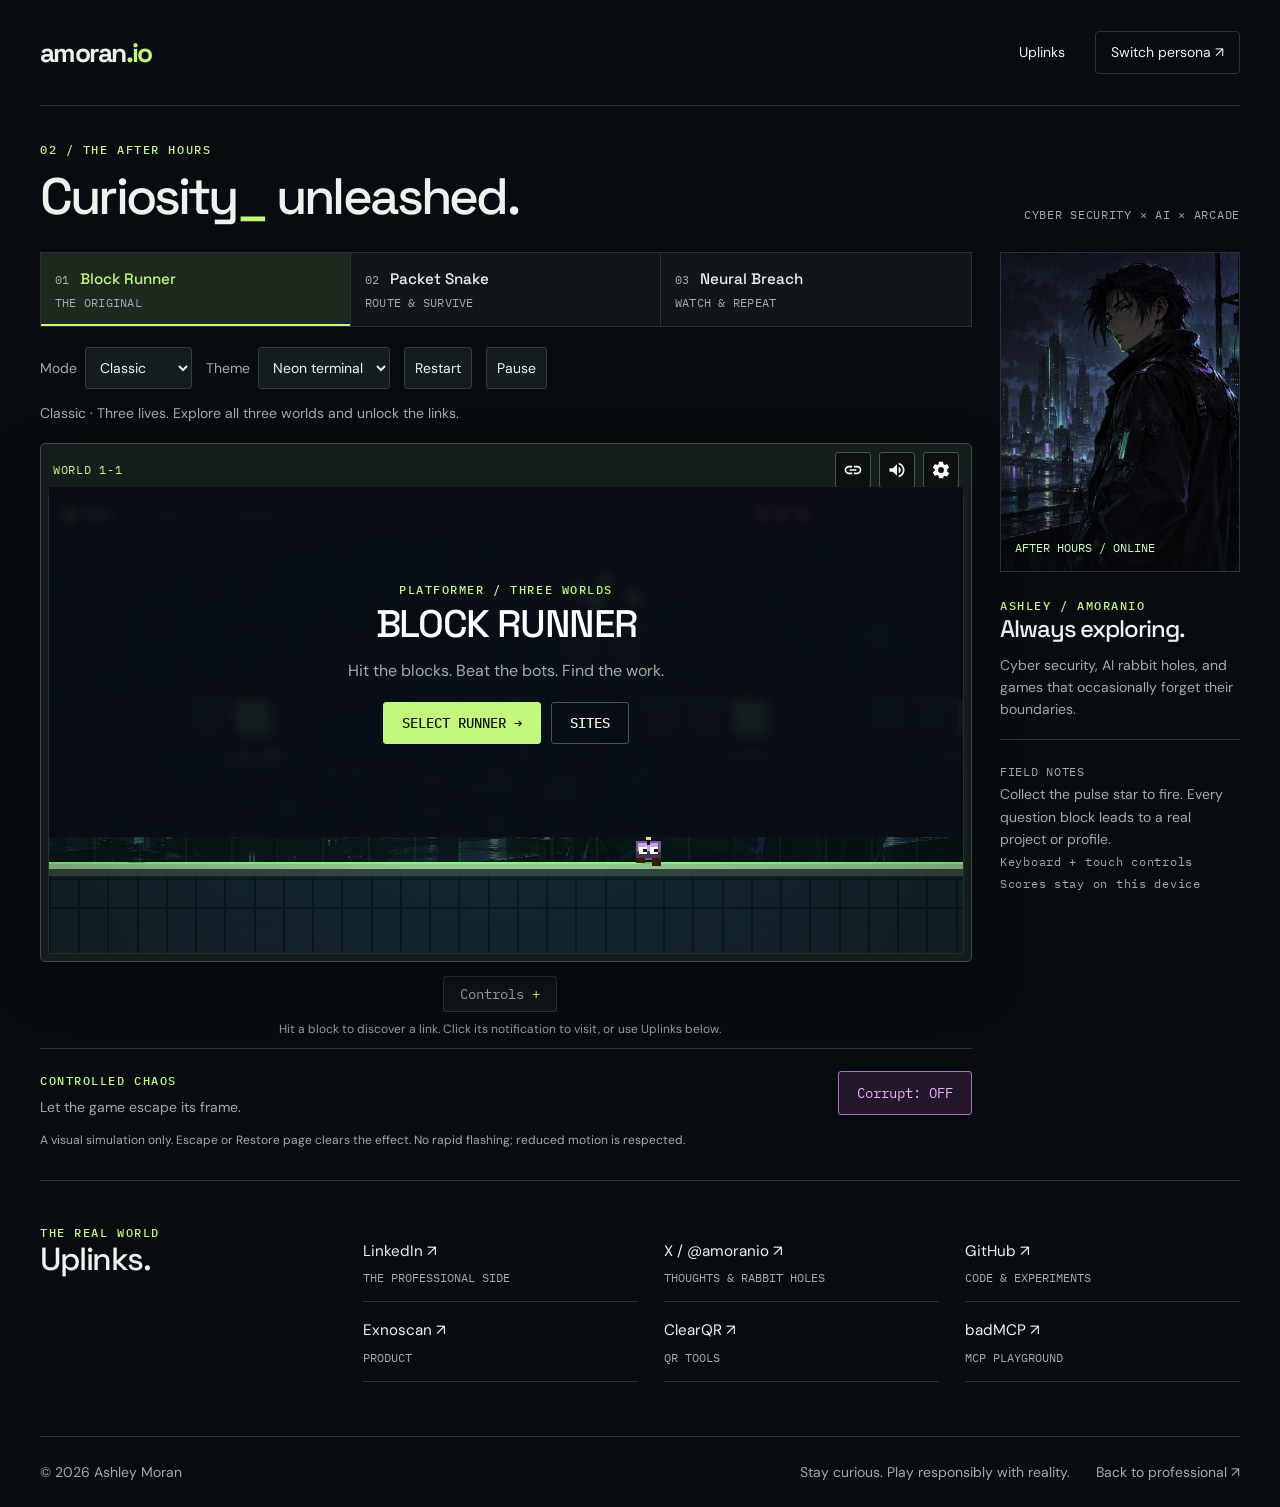
==== play.html @ 7fb7c88b "Add professional and play personas with an expanded cyber arcade" ====
<!DOCTYPE html>
<html lang="en">
<head>
    <meta charset="UTF-8">
    <meta name="viewport" content="width=device-width, initial-scale=1.0, viewport-fit=cover">
    <title>amoran.io — After Hours Cyber Arcade</title>
    <meta name="description" content="Ashley Moran's cyber arcade. Play the original platformer, route packets, crack memory sequences, and try a harmless corruption simulation.">
    <link rel="stylesheet" href="css/style.css">
    <link rel="stylesheet" href="css/site.css">
    <link rel="stylesheet" href="css/arcade.css">
    <link rel="icon" href="data:image/svg+xml,%3Csvg xmlns='http://www.w3.org/2000/svg' viewBox='0 0 16 16'%3E%3Crect width='16' height='16' fill='%2312121c'/%3E%3Crect x='3' y='3' width='10' height='10' fill='%23ffd24a'/%3E%3Crect x='5' y='5' width='6' height='6' fill='%23049cd8'/%3E%3C/svg%3E">
</head>
<body class="arcade-page" data-page="play" data-theme="neon">
    <a class="skip-link" href="#arcade">Skip to arcade</a>
    <header class="masthead wrap"><a class="wordmark" href="index.html?choose">amoran<span>.io</span></a><nav class="nav" aria-label="Main navigation"><a class="section-nav" href="#uplinks">Uplinks</a><a class="switch-link" href="index.html?choose">Switch persona ↗</a></nav></header>
    <main class="wrap" id="arcade">
    <div class="arcade-heading"><div><p class="eyebrow">02 / THE AFTER HOURS</p><h1>Curiosity<span>_</span> unleashed.</h1></div><p class="mono small">CYBER SECURITY × AI × ARCADE</p></div>
    <div class="arcade-layout">
    <div class="arcade-workspace">
    <div class="game-tabs" role="group" aria-label="Choose a game">
      <button type="button" class="game-tab selected" data-game="platformer" aria-pressed="true"><span>01</span> Block Runner <small>THE ORIGINAL</small></button>
      <button type="button" class="game-tab" data-game="snake" aria-pressed="false"><span>02</span> Packet Snake <small>ROUTE &amp; SURVIVE</small></button>
      <button type="button" class="game-tab" data-game="memory" aria-pressed="false"><span>03</span> Neural Breach <small>WATCH &amp; REPEAT</small></button>
    </div>
    <div class="arcade-toolbar">
      <label>Mode <select id="modeSelect"><option value="classic">Classic</option><option value="overclock">Overclock</option><option value="training">Training</option></select></label>
      <label>Theme <select id="themeSelect"><option value="neon">Neon terminal</option><option value="anime">Anime dusk</option><option value="classic">Original world</option></select></label>
      <button type="button" class="tool-button" id="restartGame">Restart</button>
      <button type="button" class="tool-button" id="pauseGame">Pause</button>
    </div>
    <p class="mode-description" id="modeDescription">Classic · Three lives. Explore all three worlds and unlock the links.</p>
    <section id="platformerPanel" class="game-panel" aria-label="Block Runner platformer">
    <div class="stage-shell">
        <div class="stage-frame">
            <div class="stage-topbar">
                <div class="chip" id="worldChip">WORLD 1-1</div>
                <div class="icon-row">
                    <button class="icon-btn" id="sitesBtn" title="Open site links" aria-label="Open site links">
                        <svg viewBox="0 0 24 24" aria-hidden="true"><path d="M3.9 12c0-1.71 1.39-3.1 3.1-3.1h4V7H7c-2.76 0-5 2.24-5 5s2.24 5 5 5h4v-1.9H7c-1.71 0-3.1-1.39-3.1-3.1zM8 13h8v-2H8v2zm9-6h-4v1.9h4c1.71 0 3.1 1.39 3.1 3.1s-1.39 3.1-3.1 3.1h-4V17h4c2.76 0 5-2.24 5-5s-2.24-5-5-5z"/></svg>
                    </button>
                    <button class="icon-btn" id="muteBtn" title="Toggle sound" aria-label="Toggle sound">
                        <svg id="muteIcon" viewBox="0 0 24 24" aria-hidden="true"><path d="M3 10v4h4l5 5V5L7 10H3zm13.5 2c0-1.77-1.02-3.29-2.5-4.03v8.05c1.48-.73 2.5-2.25 2.5-4.02zM14 3.23v2.06c2.89.86 5 3.54 5 6.71s-2.11 5.85-5 6.71v2.06c4.01-.91 7-4.49 7-8.77s-2.99-7.86-7-8.77z"/></svg>
                    </button>
                    <button class="icon-btn" id="settingsBtn" title="Character and settings" aria-label="Character and settings">
                        <svg viewBox="0 0 24 24" aria-hidden="true"><path d="M12 15.5A3.5 3.5 0 0 1 8.5 12 3.5 3.5 0 0 1 12 8.5a3.5 3.5 0 0 1 3.5 3.5 3.5 3.5 0 0 1-3.5 3.5m7.43-2.53c.04-.32.07-.64.07-.97 0-.33-.03-.66-.07-1l2.11-1.63c.19-.15.24-.42.12-.64l-2-3.46c-.12-.22-.39-.31-.61-.22l-2.49 1c-.52-.39-1.06-.73-1.69-.98l-.37-2.65A.506.506 0 0 0 14 2h-4c-.25 0-.46.18-.5.42l-.37 2.65c-.63.25-1.17.59-1.69.98l-2.49-1c-.22-.09-.49 0-.61.22l-2 3.46c-.13.22-.07.49.12.64L4.57 11c-.04.34-.07.67-.07 1 0 .33.03.65.07.97l-2.11 1.66c-.19.15-.25.42-.12.64l2 3.46c.12.22.39.3.61.22l2.49-1.01c.52.4 1.06.74 1.69.99l.37 2.65c.04.24.25.42.5.42h4c.25 0 .46-.18.5.42l.37-2.65c.63-.26 1.17-.59 1.69-.99l2.49 1.01c.22.08.49 0 .61-.22l2-3.46c.12-.22.07-.49-.12-.64l-2.11-1.66z"/></svg>
                    </button>
                </div>
            </div>
            <div class="stage">
                <canvas id="gameCanvas" width="1000" height="500" tabindex="0" aria-label="Block Runner game. Arrow keys or WASD to move, Space to jump, F to fire, Escape to pause. Use Uplinks below for all project links without playing.">Your browser does not support canvas. All project links are available in Uplinks below.</canvas>
            </div>
        </div>
    </div>

    <div class="legend">
        <details class="controls-box">
            <summary>Controls</summary>
            <div class="legend-row">
                <span class="kbd">WASD / ARROWS move</span>
                <span class="kbd">SPACE / W / UP jump</span>
                <span class="kbd">X / F / SHIFT fire</span>
                <span class="kbd">ESC pause</span>
            </div>
        </details>
        <p class="popup-warning">Hit a block to discover a link. Click its notification to visit, or use Uplinks below.</p>
    </div>

    <div class="mobile-controls">
        <div class="d-pad">
            <button class="control-btn up" id="btnUp" aria-label="Jump">^</button>
            <button class="control-btn left" id="btnLeft" aria-label="Left">&lt;</button>
            <button class="control-btn right" id="btnRight" aria-label="Right">&gt;</button>
        </div>
        <div class="action-buttons">
            <button class="control-btn fire-btn" id="btnFire" aria-label="Fire">FIRE</button>
            <button class="control-btn jump-btn" id="btnJump" aria-label="Jump">JUMP</button>
        </div>
    </div>

    <div class="overlay active" id="titleOverlay">
        <div class="overlay-content">
            <p class="eyebrow">PLATFORMER / THREE WORLDS</p><h2 class="overlay-title">BLOCK RUNNER</h2>
            <p class="overlay-sub">Hit the blocks. Beat the bots. Find the work.</p>
            <div class="btn-row">
                <button class="close-btn" id="playBtn">SELECT RUNNER →</button>
                <button class="ghost-btn" id="titleSitesBtn">SITES</button>
            </div>
        </div>
    </div>

    <div class="overlay" id="characterOverlay">
        <div class="overlay-content">
            <h2 class="overlay-title">SELECT CHARACTER</h2>
            <p class="overlay-sub">Same adventure. Pick your runner.</p>
            <div class="character-options" role="group" aria-label="Choose a runner">
                <button type="button" class="character-option selected" data-character="mario">
                    <canvas id="previewMario" width="64" height="96"></canvas>
                    <span class="character-name">M@rio</span>
                </button>
                <button type="button" class="character-option" data-character="ash">
                    <canvas id="previewAsh" width="64" height="96"></canvas>
                    <span class="character-name">Ash</span>
                </button>
                <button type="button" class="character-option" data-character="maggie">
                    <canvas id="previewMaggie" width="64" height="96"></canvas>
                    <span class="character-name">Maggie</span>
                </button>
            </div>
            <label class="mute-row"><input type="checkbox" id="muteCheck"> Mute sound</label>
            <div class="btn-row">
                <button class="close-btn" id="closeOverlay">LET'S GO</button>
            </div>
        </div>
    </div>

    <div class="overlay" id="sitesOverlay">
        <div class="overlay-content">
            <h2 class="overlay-title">THE BLOCKS</h2>
            <p class="overlay-sub">Every question block on the map opens one of these.</p>
            <div class="site-grid">
                <a class="site-card" href="https://www.linkedin.com/in/ashleymoran" target="_blank" rel="noopener noreferrer">
                    <div class="site-name">LinkedIn</div>
                    <div class="site-desc">in / ashleymoran</div>
                </a>
                <a class="site-card" href="https://x.com/amoranio" target="_blank" rel="noopener noreferrer">
                    <div class="site-name">X</div>
                    <div class="site-desc">@amoranio</div>
                </a>
                <a class="site-card" href="https://github.com/amoranio" target="_blank" rel="noopener noreferrer">
                    <div class="site-name">GitHub</div>
                    <div class="site-desc">code &amp; experiments</div>
                </a>
                <a class="site-card" href="https://exnoscan.com" target="_blank" rel="noopener noreferrer">
                    <div class="site-name">Exnoscan</div>
                    <div class="site-desc">product</div>
                </a>
                <a class="site-card" href="https://clearqr.exnoscan.com" target="_blank" rel="noopener noreferrer">
                    <div class="site-name">ClearQR</div>
                    <div class="site-desc">QR tools</div>
                </a>
                <a class="site-card" href="https://amoranio.github.io/badMCP" target="_blank" rel="noopener noreferrer">
                    <div class="site-name">badMCP</div>
                    <div class="site-desc">MCP playground</div>
                </a>
            </div>
            <div class="btn-row">
                <button class="close-btn" id="closeSites">BACK</button>
            </div>
        </div>
    </div>

    <div class="overlay" id="pauseOverlay">
        <div class="overlay-content">
            <h2 class="overlay-title">PAUSED</h2>
            <p class="overlay-sub">The bots will wait. The links will not run away.</p>
            <div class="btn-row">
                <button class="close-btn" id="resumeBtn">RESUME</button>
                <button class="ghost-btn" id="pauseSitesBtn">SITES</button>
                <button class="ghost-btn" id="pauseCharBtn">CHARACTER</button>
            </div>
        </div>
    </div>

    <div class="overlay" id="overOverlay">
        <div class="overlay-content">
            <h2 class="overlay-title" id="overTitle">GAME OVER</h2>
            <p class="overlay-sub" id="overSub">The crawlers got you. Continue this world?</p>
            <div class="btn-row">
                <button class="close-btn" id="continueBtn">CONTINUE</button>
                <button class="ghost-btn" id="overSitesBtn">SITES</button>
            </div>
        </div>
    </div>

    </section>
    <section id="miniPanel" class="game-panel mini-panel" aria-labelledby="miniTitle" hidden>
      <div class="mini-hud"><span id="miniTitle">PACKET SNAKE</span><span id="miniScore">SCORE 0</span><span id="miniBest">BEST 0</span></div>
      <div id="snakeSurface" class="snake-surface"><canvas id="snakeCanvas" width="600" height="400" tabindex="0" aria-label="Packet Snake. Use arrow keys or WASD to collect green packets and avoid your tail. Escape pauses.">Packet Snake requires a browser with canvas support.</canvas></div>
      <div id="memorySurface" class="memory-surface" hidden><div id="memoryGrid" class="memory-grid" role="group" aria-label="Neural Breach sequence pads"></div></div>
      <div class="mini-message"><p id="miniStatus" role="status">Route the packets. Don’t cross your own trace.</p><button class="button" id="miniStart">Start run →</button></div>
      <div id="snakeControls" class="snake-controls" role="group" aria-label="Packet Snake directional controls"><button data-direction="up" aria-label="Move up">↑</button><button data-direction="left" aria-label="Move left">←</button><button data-direction="down" aria-label="Move down">↓</button><button data-direction="right" aria-label="Move right">→</button></div>
    </section>
    <div class="corruption-control"><div><span class="eyebrow">CONTROLLED CHAOS</span><p>Let the game escape its frame.</p></div><button id="corruptToggle" class="corrupt-button" aria-pressed="false">Corrupt: OFF</button></div>
    <p class="simulation-note">A visual simulation only. Escape or Restore page clears the effect. No rapid flashing; reduced motion is respected.</p>
    </div>
    <aside class="arcade-sidebar">
      <div class="operator-art" role="img" aria-label="Original anime hacker overlooking a rainy neon city"><span class="mono">AFTER HOURS / ONLINE</span></div>
      <div class="sidebar-copy"><p class="eyebrow">ASHLEY / AMORANIO</p><h2>Always exploring.</h2><p>Cyber security, AI rabbit holes, and games that occasionally forget their boundaries.</p></div>
      <div class="session-note"><span class="mono small">FIELD NOTES</span><p id="fieldNote">Collect the pulse star to fire. Every question block leads to a real project or profile.</p><p class="mono small">Keyboard + touch controls<br>Scores stay on this device</p></div>
    </aside>
    </div>
    <section class="uplinks" id="uplinks" aria-labelledby="uplinksTitle"><div><p class="eyebrow">THE REAL WORLD</p><h2 id="uplinksTitle">Uplinks.</h2></div><div class="uplink-grid">
      <a href="https://www.linkedin.com/in/ashleymoran" target="_blank" rel="noopener noreferrer"><span>LinkedIn ↗</span><small>THE PROFESSIONAL SIDE</small></a>
      <a href="https://x.com/amoranio" target="_blank" rel="noopener noreferrer"><span>X / @amoranio ↗</span><small>THOUGHTS &amp; RABBIT HOLES</small></a>
      <a href="https://github.com/amoranio" target="_blank" rel="noopener noreferrer"><span>GitHub ↗</span><small>CODE &amp; EXPERIMENTS</small></a>
      <a href="https://exnoscan.com" target="_blank" rel="noopener noreferrer"><span>Exnoscan ↗</span><small>PRODUCT</small></a>
      <a href="https://clearqr.exnoscan.com" target="_blank" rel="noopener noreferrer"><span>ClearQR ↗</span><small>QR TOOLS</small></a>
      <a href="https://amoranio.github.io/badMCP" target="_blank" rel="noopener noreferrer"><span>badMCP ↗</span><small>MCP PLAYGROUND</small></a>
    </div></section>
    </main>
    <footer class="footer wrap"><span>© <span data-year>2026</span> Ashley Moran</span><span>Stay curious. Play responsibly with reality.</span><a href="professional.html">Back to professional ↗</a></footer>
    <div id="corruptionLayer" class="corruption-layer" aria-hidden="true" hidden><div class="escaped-terminal mono"><span>SIMULATION / CONTAINMENT LOST</span><p id="corruptionLog">&gt; sandbox boundary: decorative<br>&gt; rendering rogue pixels…<br>&gt; reality: unaffected_</p></div><div class="escaped-packet packet-one">0xAF</div><div class="escaped-packet packet-two">&lt;/&gt;</div><div class="escaped-packet packet-three">AI_</div><div class="corrupt-scanline"></div></div>
    <button id="restorePage" class="restore-page" hidden>Restore page · ESC</button>
    <script src="js/site.js"></script>
    <script src="js/arcade-core.js"></script>
    <script src="js/game.js"></script>
    <script src="js/arcade.js"></script>
</body>
</html>
---- css/style.css ----
@import url('https://fonts.googleapis.com/css2?family=Press+Start+2P&family=VT323&display=swap');

:root {
    --bg-0: #07070d;
    --bg-1: #12121c;
    --bg-2: #1c1c2a;
    --ink: #f4f1ea;
    --muted: #a8a3b8;
    --gold: #ffd24a;
    --gold-dim: #c9a227;
    --red: #e52521;
    --red-dark: #8b0000;
    --blue: #049cd8;
    --frame: #16161f;
    --frame-hi: #2c2c3c;
    --danger: #ff5d73;
    --ok: #5dff9a;
}

* {
    margin: 0;
    padding: 0;
    box-sizing: border-box;
}

html, body {
    min-height: 100%;
}

body {
    background: var(--bg-0);
    color: var(--ink);
    font-family: 'Press Start 2P', cursive;
    overflow-x: hidden;
    min-height: 100dvh;
    display: flex;
    flex-direction: column;
    align-items: center;
    padding: clamp(12px, 2.4vw, 28px);
    padding-bottom: 24px;
}

body::before {
    content: '';
    position: fixed;
    inset: 0;
    pointer-events: none;
    background:
        radial-gradient(1200px 600px at 50% -10%, rgba(74, 124, 247, 0.18), transparent 55%),
        radial-gradient(800px 400px at 80% 100%, rgba(255, 210, 74, 0.06), transparent 50%),
        linear-gradient(180deg, #141422 0%, #07070d 42%, #050508 100%);
    z-index: -2;
}

body::after {
    content: '';
    position: fixed;
    inset: 0;
    pointer-events: none;
    opacity: 0.045;
    background-image: url("data:image/svg+xml,%3Csvg viewBox='0 0 80 80' xmlns='http://www.w3.org/2000/svg'%3E%3Cfilter id='n'%3E%3CfeTurbulence type='fractalNoise' baseFrequency='.8' numOctaves='2' stitchTiles='stitch'/%3E%3C/filter%3E%3Crect width='100%25' height='100%25' filter='url(%23n)'/%3E%3C/svg%3E");
    z-index: -1;
}

.site-header {
    text-align: center;
    margin-bottom: clamp(10px, 2vw, 22px);
    max-width: 1100px;
    width: 100%;
}

.logo {
    font-size: clamp(22px, 5.4vw, 48px);
    letter-spacing: 0.08em;
    color: #fff;
    text-shadow:
        4px 4px 0 #000,
        0 0 18px rgba(255, 210, 74, 0.28),
        0 0 42px rgba(74, 124, 247, 0.25);
    line-height: 1.25;
}

.tagline {
    font-family: 'VT323', monospace;
    font-size: clamp(18px, 3vw, 28px);
    color: var(--muted);
    margin-top: 8px;
    letter-spacing: 0.04em;
}

.stage-shell {
    width: 100%;
    max-width: 1100px;
    display: flex;
    justify-content: center;
}

.stage-frame {
    position: relative;
    background: linear-gradient(160deg, var(--frame-hi) 0%, var(--frame) 48%, #0d0d14 100%);
    border-radius: 18px;
    padding: 12px 12px 14px;
    box-shadow:
        0 0 0 1px rgba(255, 255, 255, 0.08),
        0 0 0 6px #0a0a10,
        0 24px 60px rgba(0, 0, 0, 0.55),
        inset 0 1px 0 rgba(255, 255, 255, 0.14);
    width: fit-content;
    max-width: 100%;
}

.stage-topbar {
    display: flex;
    align-items: center;
    justify-content: space-between;
    gap: 10px;
    padding: 2px 4px 10px;
}

.chip {
    font-family: 'VT323', monospace;
    font-size: 18px;
    color: var(--gold);
    letter-spacing: 0.12em;
}

.icon-row {
    display: flex;
    gap: 8px;
}

.icon-btn {
    width: 38px;
    height: 38px;
    background: rgba(0, 0, 0, 0.45);
    border: 2px solid rgba(255, 255, 255, 0.75);
    border-radius: 8px;
    color: #fff;
    cursor: pointer;
    display: grid;
    place-items: center;
    transition: transform 0.2s ease, background 0.2s ease, border-color 0.2s ease;
}

.icon-btn:hover {
    transform: translateY(-1px);
    background: rgba(0, 0, 0, 0.7);
    border-color: var(--gold);
}

.icon-btn:focus-visible {
    outline: 2px solid var(--gold);
    outline-offset: 2px;
}

.icon-btn svg {
    width: 20px;
    height: 20px;
    fill: currentColor;
}

.stage {
    position: relative;
    border-radius: 8px;
    overflow: hidden;
    box-shadow:
        inset 0 0 0 3px #000,
        0 0 0 1px rgba(255, 255, 255, 0.08);
    background: #3a6ee8;
    line-height: 0;
}

.stage::after {
    content: '';
    position: absolute;
    inset: 0;
    pointer-events: none;
    background: repeating-linear-gradient(
        to bottom,
        rgba(255, 255, 255, 0.035) 0px,
        rgba(255, 255, 255, 0.035) 1px,
        transparent 1px,
        transparent 3px
    );
    mix-blend-mode: overlay;
    opacity: 0.35;
}

#gameCanvas {
    display: block;
    image-rendering: pixelated;
    image-rendering: crisp-edges;
    touch-action: none;
}

.legend {
    margin-top: 16px;
    text-align: center;
    max-width: 920px;
    width: 100%;
}

.controls-box {
    display: inline-block;
    text-align: center;
    background: rgba(255, 255, 255, 0.04);
    border: 1px solid rgba(255, 255, 255, 0.12);
    border-radius: 10px;
    padding: 0;
    max-width: 100%;
}

.controls-box summary {
    font-family: 'VT323', monospace;
    font-size: clamp(18px, 2.4vw, 22px);
    color: var(--muted);
    cursor: pointer;
    list-style: none;
    padding: 8px 18px;
    letter-spacing: 0.08em;
    user-select: none;
}

.controls-box summary::-webkit-details-marker {
    display: none;
}

.controls-box summary::after {
    content: ' +';
    color: var(--gold);
}

.controls-box[open] summary::after {
    content: ' –';
}

.controls-box summary:hover {
    color: var(--ink);
}

.controls-box[open] summary {
    border-bottom: 1px solid rgba(255, 255, 255, 0.08);
}

.controls-box:not([open]) .legend-row {
    display: none;
}

.controls-box[open] .legend-row {
    padding: 12px 12px 14px;
}

.legend-row {
    display: flex;
    flex-wrap: wrap;
    justify-content: center;
    gap: 8px;
}

.kbd {
    font-family: 'VT323', monospace;
    font-size: clamp(16px, 2.2vw, 22px);
    color: var(--ink);
    background: rgba(255, 255, 255, 0.05);
    border: 1px solid rgba(255, 255, 255, 0.12);
    border-bottom-width: 3px;
    border-radius: 8px;
    padding: 6px 10px;
    letter-spacing: 0.03em;
}

.popup-warning {
    font-family: 'VT323', monospace;
    color: var(--danger);
    font-size: clamp(14px, 2vw, 18px);
    margin-top: 8px;
    text-align: center;
    opacity: 0.9;
}

.mobile-controls {
    display: none;
    margin-top: 16px;
    width: 100%;
    max-width: 440px;
    justify-content: space-between;
    align-items: flex-end;
    gap: 12px;
    padding: 0 4px;
}

.control-btn {
    width: 58px;
    height: 58px;
    background: var(--red);
    border: 3px solid #000;
    border-radius: 10px;
    color: #fff;
    font-family: 'Press Start 2P', cursive;
    font-size: 16px;
    cursor: pointer;
    box-shadow: 0 4px 0 var(--red-dark);
    user-select: none;
    -webkit-user-select: none;
    touch-action: manipulation;
}

.control-btn:active {
    transform: translateY(4px);
    box-shadow: none;
}

.d-pad {
    display: grid;
    grid-template-columns: repeat(3, 58px);
    grid-template-rows: repeat(2, 58px);
    gap: 6px;
}

.d-pad .up { grid-column: 2; grid-row: 1; }
.d-pad .left { grid-column: 1; grid-row: 2; }
.d-pad .right { grid-column: 3; grid-row: 2; }

.action-buttons {
    display: flex;
    gap: 8px;
    align-items: flex-end;
}

.jump-btn {
    width: 78px;
    height: 78px;
    background: var(--blue);
    box-shadow: 0 4px 0 #02608a;
    font-size: 11px;
}

.fire-btn {
    width: 78px;
    height: 78px;
    background: var(--gold);
    color: #1a1200;
    box-shadow: 0 4px 0 var(--gold-dim);
    font-size: 11px;
}

.overlay {
    display: none;
    position: fixed;
    inset: 0;
    background: rgba(4, 4, 10, 0.82);
    backdrop-filter: blur(8px);
    z-index: 100;
    align-items: center;
    justify-content: center;
    padding: 16px;
}

.overlay.active {
    display: flex;
}

.overlay-content {
    background: linear-gradient(180deg, #24243a 0%, #141428 100%);
    border: 4px solid #fff;
    border-radius: 16px;
    padding: clamp(18px, 3vw, 32px);
    text-align: center;
    width: min(640px, 100%);
    box-shadow: 0 0 50px rgba(255, 210, 74, 0.12), 0 20px 40px rgba(0, 0, 0, 0.45);
}

.overlay-title {
    color: #fff;
    font-size: clamp(12px, 2.6vw, 18px);
    margin-bottom: 10px;
    text-shadow: 2px 2px 0 #000;
}

.overlay-sub {
    font-family: 'VT323', monospace;
    font-size: 22px;
    color: var(--muted);
    margin-bottom: 22px;
}

.character-options,
.site-grid {
    display: flex;
    gap: 14px;
    flex-wrap: wrap;
    justify-content: center;
}

.character-option,
.site-card {
    background: rgba(255, 255, 255, 0.06);
    border: 3px solid #5a5a72;
    border-radius: 10px;
    padding: 14px;
    cursor: pointer;
    transition: border-color 0.2s, background 0.2s, transform 0.2s;
    width: 120px;
    text-decoration: none;
    color: inherit;
}

.site-card {
    width: 150px;
}

.character-option:hover,
.site-card:hover {
    border-color: var(--gold);
    background: rgba(255, 220, 0, 0.14);
    transform: translateY(-2px);
}

.character-option.selected {
    border-color: var(--gold);
    background: rgba(255, 220, 0, 0.22);
    box-shadow: 0 0 20px rgba(255, 220, 0, 0.35);
}

.character-option canvas {
    image-rendering: pixelated;
    image-rendering: crisp-edges;
}

.character-name,
.site-name {
    color: #fff;
    font-size: 10px;
    margin-top: 10px;
    text-shadow: 1px 1px 0 #000;
}

.site-name {
    font-size: 11px;
}

.site-desc {
    font-family: 'VT323', monospace;
    font-size: 16px;
    color: var(--muted);
    margin-top: 6px;
}

.btn-row {
    display: flex;
    flex-wrap: wrap;
    gap: 10px;
    justify-content: center;
    margin-top: 22px;
}

.close-btn,
.ghost-btn {
    background: var(--red);
    color: #fff;
    border: 3px solid #000;
    padding: 12px 26px;
    font-family: 'Press Start 2P', cursive;
    font-size: 11px;
    cursor: pointer;
    border-radius: 8px;
    box-shadow: 0 4px 0 var(--red-dark);
}

.ghost-btn {
    background: #2a2a40;
    box-shadow: 0 4px 0 #111118;
}

.close-btn:hover,
.ghost-btn:hover {
    transform: translateY(2px);
    box-shadow: 0 2px 0 #000;
}

.mute-row {
    margin-top: 8px;
    font-family: 'VT323', monospace;
    font-size: 20px;
    color: var(--muted);
}

@media (max-width: 768px) {
    .mobile-controls {
        display: flex;
    }

    .stage-frame {
        padding: 8px 8px 10px;
        border-radius: 14px;
        max-width: 100%;
    }

    .character-option {
        width: 96px;
        padding: 10px;
    }

    .site-card {
        width: 132px;
    }
}

@media (hover: none) and (pointer: coarse) {
    .mobile-controls {
        display: flex;
    }
}

@media (max-height: 700px) {
    .logo {
        font-size: clamp(18px, 4vw, 32px);
    }
    .tagline {
        font-size: 16px;
        margin-top: 4px;
    }
}

@media (prefers-reduced-motion: reduce) {
    .icon-btn,
    .character-option,
    .site-card,
    .close-btn {
        transition: none;
    }
}
---- css/site.css ----
@import url('https://fonts.googleapis.com/css2?family=DM+Sans:wght@400;500;600;700&family=Space+Grotesk:wght@400;500;600;700&family=IBM+Plex+Mono:wght@400;500&display=swap');
:root { color-scheme: dark; --page: #090d10; --panel: #101619; --ink: #eef3f0; --muted: #a0adaa; --line: #293330; --accent: #c3f87c; --mono: 'IBM Plex Mono', monospace; --sans: 'DM Sans', sans-serif; --display: 'Space Grotesk', sans-serif; }
* { box-sizing: border-box; }
html { scroll-behavior: smooth; }
body { margin: 0; background: var(--page); color: var(--ink); font-family: var(--sans); font-size: 16px; line-height: 1.6; }
a { color: inherit; text-decoration: none; }
button, input, select { font: inherit; }
button, select { cursor: pointer; }
button, a, input, select, summary { -webkit-tap-highlight-color: transparent; }
:focus-visible { outline: 2px solid var(--accent); outline-offset: 5px; }
button { color: inherit; }
[hidden] { display: none !important; }
.wrap { width: min(1280px, calc(100% - 80px)); margin-inline: auto; }
.mono, .eyebrow { font-family: var(--mono); }
.small { font-size: .75rem; letter-spacing: .06em; color: var(--muted); }
.masthead { display: flex; justify-content: space-between; align-items: center; min-height: 106px; gap: 24px; border-bottom: 1px solid var(--line); }
.wordmark { font: 700 1.65rem var(--display); letter-spacing: -.06em; white-space: nowrap; }
.wordmark span { color: var(--accent); }
.eyebrow { color: var(--accent); font-size: .75rem; font-weight: 500; letter-spacing: .13em; line-height: 1.6; }
h1, h2, h3, p { margin-top: 0; }
h1, h2, h3 { font-family: var(--display); line-height: 1.08; font-weight: 500; }
h1 { font-size: clamp(3.2rem, 6.5vw, 6rem); letter-spacing: -.065em; }
h2 { font-size: clamp(2rem, 3.3vw, 3rem); letter-spacing: -.045em; }
h3 { font-size: 1.35rem; letter-spacing: -.02em; }
.choice-main { padding-top: 54px; }
.choice-main h1 { margin-bottom: 14px; }
.choice-main h1 em { font-style: normal; color: var(--accent); }
.intro { font-size: 1.125rem; color: var(--muted); }
.persona-grid { display: grid; grid-template-columns: 1fr 1fr; gap: 22px; margin-top: 36px; }
.persona-card { position: relative; min-height: 425px; padding: 28px 32px; overflow: hidden; border: 1px solid var(--line); background: var(--panel); transition: border-color .2s, transform .2s; display: flex; flex-direction: column; justify-content: space-between; }
.persona-card:hover { border-color: var(--accent); transform: translateY(-3px); }
.card-top { display: flex; justify-content: space-between; position: relative; z-index: 1; font-size: .75rem; letter-spacing: .1em; }
.card-top > :last-child { font-size: 1.5rem; }
.professional-card { background: radial-gradient(ellipse at 100% 0, #223128, transparent 68%), #101619; }
.professional-mark { position: absolute; right: 30px; top: 48px; font: 500 clamp(5rem, 10vw, 10rem) var(--display); letter-spacing: -.1em; color: #27382d; line-height: 1; }
.professional-mark span { color: #3a5339; }
.card-copy { position: relative; z-index: 1; padding-top: 72px; }
.card-copy h2 { margin: 10px 0 14px; }
.card-copy > p:not(.eyebrow) { color: #b3bfbb; max-width: 350px; }
.card-cta { display: flex; justify-content: space-between; border-top: 1px solid #ffffff26; padding-top: 18px; margin-top: 26px; font-size: .875rem; font-weight: 600; }
.play-card { background: #101824; }
.play-card::before { content: ''; position: absolute; inset: 0; background: url('../assets/cyber-rooftop.jpg') 70% center / cover; opacity: .8; }
.play-card::after { content: ''; position: absolute; inset: 0; background: linear-gradient(0deg, #080d12 3%, #080d12d9 37%, #080d121a); }
.play-card .card-top, .play-card .card-copy, .play-code { z-index: 2; }
.play-code { position: absolute; left: 32px; top: 88px; font-size: .75rem; color: #cfbee3; }
.play-code span { color: var(--accent); }
.remember { display: flex; justify-content: center; align-items: center; gap: 9px; margin-top: 26px; color: var(--muted); font-size: .875rem; }
input[type=checkbox] { accent-color: var(--accent); width: 17px; height: 17px; }
.choice-note { text-align: center; font-size: .875rem; color: var(--muted); margin: 6px 0 30px; }
.footer { display: flex; flex-wrap: wrap; gap: 26px; border-top: 1px solid var(--line); padding-block: 24px; color: var(--muted); font-size: .875rem; }
.footer > :first-child { margin-right: auto; }
.footer a:hover, .text-link:hover { color: var(--accent); }
.nav { display: flex; align-items: center; gap: 30px; font-size: .875rem; }
.switch-link { border: 1px solid var(--line); padding: 9px 15px; border-radius: 4px; }
.switch-link:hover { border-color: var(--accent); color: var(--accent); }
.skip-link { position: fixed; top: -100px; left: 20px; z-index: 200; padding: 12px; background: var(--page); }
.skip-link:focus { top: 10px; }
.profile-hero { display: grid; grid-template-columns: 1.6fr 1fr; gap: 70px; padding: 90px 0 72px; align-items: center; }
.profile-hero h1 { margin-bottom: 26px; }
.profile-hero h1 span { color: var(--accent); }
.profile-hero .intro { max-width: 600px; }
.button-row { display: flex; flex-wrap: wrap; gap: 12px; margin-top: 30px; }
.button { display: inline-flex; align-items: center; justify-content: center; gap: 30px; min-height: 46px; padding: 11px 20px; background: var(--accent); color: #121910; font-size: .875rem; font-weight: 600; border: 1px solid var(--accent); border-radius: 3px; }
.button.secondary { background: transparent; color: var(--ink); border-color: var(--line); }
.identity-card { border: 1px solid var(--line); padding: 28px; background: linear-gradient(145deg, #19231d, #101619); }
.identity-initials { font: 500 6rem var(--display); letter-spacing: -.07em; color: var(--accent); padding: 30px 0; }
.identity-card dl { margin: 0; }
.identity-card dl div { display: flex; flex-wrap: wrap; justify-content: space-between; gap: 8px; border-top: 1px solid var(--line); padding: 13px 0; font-size: .875rem; }
dt { color: var(--muted); } dd { margin: 0; }
.focus-strip { border-block: 1px solid var(--line); display: flex; flex-wrap: wrap; justify-content: space-between; gap: 16px; padding: 22px 0; font: .875rem var(--mono); color: var(--muted); }
.profile-section { padding: 66px 0; border-bottom: 1px solid var(--line); display: grid; grid-template-columns: 1fr 2fr; gap: 60px; scroll-margin-top: 30px; }
.profile-section h2 { font-size: 2.1rem; }
.profile-section .section-body > p { max-width: 710px; color: var(--muted); }
.placeholder { border: 1px dashed #48564e; background: #121b15; padding: 20px 24px; color: #b5c3b8; border-radius: 3px; }
.placeholder strong { display: block; color: #d2decf; font: .75rem var(--mono); letter-spacing: .07em; margin-bottom: 9px; }
.placeholder p:last-child { margin-bottom: 0; }
.experience-item { padding: 0 0 25px; margin-bottom: 25px; border-bottom: 1px solid var(--line); }
.experience-item:last-child { border: 0; padding-bottom: 0; margin-bottom: 0; }
.experience-item h3 { margin: 12px 0 6px; }
.experience-item p { color: var(--muted); }
.project-list { display: grid; gap: 0; }
.project-row { display: block; border-bottom: 1px solid var(--line); padding: 24px 0; }
.project-row:first-child { padding-top: 0; }
.project-row h3 { display: flex; justify-content: space-between; margin-bottom: 10px; }
.project-row p { color: var(--muted); margin-bottom: 0; }
.project-row:hover h3 { color: var(--accent); }
.contact-section { padding-block: 70px; }
.contact-section h2 { max-width: 640px; }
.contact-links { display: flex; flex-wrap: wrap; gap: 24px; margin-top: 30px; }
@media(max-width: 800px) { .wrap { width: calc(100% - 36px); } .masthead { min-height: 82px; } .masthead > .small { max-width: 160px; text-align: right; font-size: .75rem; } .nav { gap: 14px; flex-wrap: wrap; justify-content: flex-end; } .nav .section-nav { display: none; } .choice-main { padding-top: 35px; } .persona-card { padding: 22px; min-height: 380px; } .card-copy { padding-top: 70px; } .profile-hero { grid-template-columns: 1fr; gap: 30px; padding-block: 48px; } .identity-card { display: none; } .profile-section { grid-template-columns: 1fr; gap: 12px; padding-block: 42px; } }
@media(max-width: 560px) { .persona-grid { grid-template-columns: 1fr; } .persona-card { min-height: 365px; } .card-copy h2 { font-size: 2.5rem; } .professional-mark { font-size: 7rem; } .footer { gap: 18px; } .footer > :first-child { flex-basis: 100%; } .remember { font-size: .75rem; } }
@media(prefers-reduced-motion: reduce) { html { scroll-behavior: auto; } *, *::before, *::after { animation: none !important; transition: none !important; } }
---- css/arcade.css ----
body.arcade-page { display: block; padding: 0; background: #080c10; font-family: var(--sans); --gold: var(--accent); --red: #c3f87c; --red-dark: #537533; --blue: #7cc6ff; }
body.arcade-page::before, body.arcade-page::after { display: none; }
.arcade-page[data-theme=anime] { --accent: #dcafff; --line: #383044; --page: #100d18; }
.arcade-page[data-theme=classic] { --accent: #ffd24a; }
.arcade-heading { display: flex; align-items: flex-end; justify-content: space-between; gap: 20px; padding: 34px 0 28px; }
.arcade-heading h1 { font-size: clamp(2rem, 4vw, 3.4rem); letter-spacing: -.055em; margin: 0; }
.arcade-heading h1 span { color: var(--accent); }
.arcade-heading .eyebrow { margin-bottom: 10px; }
.arcade-layout { display: grid; grid-template-columns: minmax(0, 1fr) 240px; gap: 28px; }
.arcade-workspace { min-width: 0; }
.game-tabs { display: grid; grid-template-columns: repeat(3, minmax(0, 1fr)); border: 1px solid var(--line); }
.game-tab { background: #101619; border: 0; border-right: 1px solid var(--line); padding: 16px 14px; font: 500 .95rem var(--display); text-align: left; min-width: 0; }
.game-tab:last-child { border-right: 0; }
.game-tab > span { font: .75rem var(--mono); color: var(--muted); margin-right: 7px; }
.game-tab small { display: block; margin-top: 7px; font: .75rem var(--mono); letter-spacing: .02em; color: var(--muted); }
.game-tab.selected { background: #1c291c; box-shadow: inset 0 -2px var(--accent); color: var(--accent); }
[data-theme=anime] .game-tab.selected { background: #271e34; }
.game-tab:hover { background: #253129; }
.arcade-toolbar { display: flex; flex-wrap: wrap; align-items: center; gap: 14px; padding-top: 20px; }
.arcade-toolbar label { display: flex; align-items: center; gap: 8px; font-size: .875rem; color: var(--muted); }
.arcade-toolbar select, .tool-button { background: #151d20; color: var(--ink); border: 1px solid #344039; padding: 8px 10px; border-radius: 3px; min-height: 42px; font-size: .875rem; }
.tool-button:hover { border-color: var(--accent); }
.mode-description { font-size: .875rem; color: var(--muted); margin: 13px 0 18px; min-height: 1.6em; }
.game-panel { position: relative; min-height: 380px; }
.stage-shell { max-width: 100%; }
.stage-frame { padding: 8px; border: 1px solid #3b4b42; border-radius: 5px; box-shadow: 0 20px 55px #0005; width: 100%; background: #151e1c; }
.stage-topbar { padding: 0 4px 8px; }
.stage { border-radius: 1px; background: #0d1520; }
#gameCanvas { width: 100%; height: auto; }
.chip { font: .75rem var(--mono); letter-spacing: .06em; }
.icon-btn { border: 1px solid #475a4a; border-radius: 3px; width: 36px; height: 36px; }
.overlay { position: absolute; inset: 44px 9px auto; min-height: calc(min(40vw, 350px)); padding: 18px; border-radius: 0; background: #090e15e8; backdrop-filter: blur(5px); z-index: 10; }
.overlay-content { background: transparent; border: 0; border-radius: 0; padding: 20px 12px; box-shadow: none; width: min(600px, 100%); max-height: 100%; }
.overlay-title { font: 500 clamp(1.5rem, 3vw, 2.5rem) var(--display); letter-spacing: -.035em; text-shadow: none; }
.overlay-sub { font: 1rem/1.6 var(--sans); color: var(--muted); margin-bottom: 18px; }
.close-btn, .ghost-btn { font: 500 .875rem var(--mono); border: 1px solid var(--accent); border-radius: 3px; box-shadow: none; padding: 11px 18px; background: var(--accent); color: #111b10; }
.ghost-btn { background: transparent; border-color: #485749; color: var(--ink); }
.close-btn:hover, .ghost-btn:hover { transform: none; box-shadow: none; filter: brightness(1.1); }
.btn-row { margin-top: 18px; }
.character-option { border: 1px solid #4f5c53; border-radius: 4px; width: 112px; background: #ffffff08; padding: 12px; }
.character-option.selected { border-color: var(--accent); background: #a9ed7422; box-shadow: none; }
.character-name { display: block; font: .875rem var(--mono); }
.site-card { width: 140px; padding: 12px; border: 1px solid #4f5c53; border-radius: 3px; }
.site-name { font: 500 .875rem var(--mono); margin: 0; }
.site-desc { font: .75rem var(--sans); }
.mute-row { font: .875rem var(--sans); display: inline-flex; align-items: center; gap: 8px; margin-top: 15px; }
.legend { margin: 14px 0 0; }
.controls-box { border-radius: 3px; }
.controls-box summary { font: .875rem var(--mono); padding: 8px 16px; letter-spacing: 0; }
.kbd { font: .75rem var(--mono); border-radius: 3px; line-height: 1.5; }
.popup-warning { color: var(--muted); font: .75rem/1.5 var(--sans); }
.mobile-controls { margin-inline: auto; max-width: 340px; }
.control-btn { border: 1px solid #526348; font-family: var(--mono); color: #0a1109; border-radius: 4px; width: 48px; height: 48px; box-shadow: none; touch-action: none; }
.d-pad { grid-template-columns: repeat(3, 42px); grid-template-rows: repeat(2, 42px); gap: 4px; }
.d-pad .control-btn { width: 42px; height: 42px; }
.fire-btn, .jump-btn { width: 65px; height: 58px; font-size: .875rem; }
.operator-art { aspect-ratio: 3/4; background: linear-gradient(0deg, #080c1088, transparent 60%), url('../assets/cyber-rooftop.jpg') 78% center / cover; border: 1px solid var(--line); display: flex; align-items: flex-end; padding: 14px; }
.operator-art span { font-size: .75rem; color: #ceffc7; }
.sidebar-copy { padding: 24px 0 18px; }
.sidebar-copy h2 { font-size: 1.5rem; margin-bottom: 12px; }
.sidebar-copy p:not(.eyebrow), .session-note p { font-size: .875rem; color: var(--muted); }
.session-note { border-top: 1px solid var(--line); padding-top: 18px; }
.session-note > p:last-child { font-size: .75rem; line-height: 1.9; }
.corruption-control { display: flex; justify-content: space-between; align-items: center; flex-wrap: wrap; gap: 12px; padding: 18px 0 12px; margin-top: 10px; border-top: 1px solid var(--line); }
.corruption-control p { margin: 4px 0 0; font-size: .875rem; color: var(--muted); }
.corrupt-button { border: 1px solid #ad71c4; color: #e8b1ff; padding: 12px 18px; background: #24172c; font: .875rem var(--mono); border-radius: 3px; }
.corrupt-button[aria-pressed=true] { background: #5a254f; }
.simulation-note { font-size: .75rem; color: var(--muted); max-width: 650px; line-height: 1.6; }
.uplinks { padding: 42px 0 54px; border-top: 1px solid var(--line); margin-top: 30px; display: grid; grid-template-columns: 1fr 3fr; gap: 30px; }
.uplinks h2 { font-size: 2rem; }
.uplink-grid { display: grid; grid-template-columns: repeat(3, 1fr); gap: 0 26px; }
.uplink-grid a { border-bottom: 1px solid var(--line); padding: 16px 0; }
.uplink-grid a span { display: block; font-size: .95rem; }
.uplink-grid a small { font: .75rem var(--mono); color: var(--muted); display: block; margin-top: 7px; }
.uplink-grid a:hover span { color: var(--accent); }
.mini-panel { border: 1px solid #3b4b42; background: #0c1418; padding: 15px; }
.mini-hud { display: flex; flex-wrap: wrap; justify-content: space-between; gap: 12px; font: .75rem var(--mono); color: var(--accent); margin-bottom: 16px; }
.snake-surface { max-width: 600px; margin: 0 auto; }
#snakeCanvas { width: 100%; height: auto; display: block; touch-action: none; background: #091015; }
.mini-message { display: flex; align-items: center; flex-wrap: wrap; justify-content: center; gap: 16px; margin-top: 14px; text-align: center; }
.mini-message p { margin: 0; font: .875rem/1.6 var(--mono); }
.snake-controls { display: flex; justify-content: center; gap: 9px; margin-top: 16px; }
.snake-controls button { width: 50px; height: 44px; background: #202d25; border: 1px solid #516548; border-radius: 3px; font-size: 1.25rem; touch-action: manipulation; }
.memory-surface { max-width: 520px; margin: 0 auto; }
.memory-grid { display: grid; grid-template-columns: repeat(3, 1fr); gap: 12px; }
.memory-pad { min-height: 90px; border: 1px solid #3a5543; border-radius: 3px; background: #15251e; color: #ccedc1; font: 1.25rem var(--mono); transition: background .15s; }
.memory-pad:disabled { cursor: default; opacity: 1; }
.memory-pad.lit { background: var(--accent); color: #101c0b; border-color: #e4ffd3; box-shadow: 0 0 20px #bcff8130; }
.corruption-layer { position: fixed; inset: 0; z-index: 30; pointer-events: none; overflow: hidden; }
.escaped-terminal { position: absolute; top: 20%; right: 3%; width: min(360px, 86vw); padding: 20px; border: 1px solid #d597ed; background: #1d1325e8; color: #dbaaea; box-shadow: 10px 10px 0 #00ffab1a; transform: rotate(3deg); font-size: .875rem; }
.escaped-terminal > span { font-size: .75rem; }
.escaped-terminal p { margin: 20px 0 0; line-height: 1.9; }
.escaped-packet { position: absolute; padding: 18px; border: 1px solid #baff8f; color: #baff8f; background: #122112ee; font: 1rem var(--mono); }
.packet-one { top: 57%; left: 4%; transform: rotate(-12deg); animation: packet-float 8s ease-in-out infinite alternate; }
.packet-two { bottom: 17%; right: 16%; transform: rotate(8deg); animation: packet-float 11s ease-in-out infinite alternate-reverse; }
.packet-three { top: 6%; left: 43%; transform: rotate(-5deg); animation: packet-float 9s ease-in-out infinite alternate; }
.corrupt-scanline { position: absolute; top: 65%; left: 0; right: 0; height: 2px; background: #dbaaea70; box-shadow: 0 12px #a4ffc344; }
.is-corrupt .arcade-heading h1 { text-shadow: 3px 1px #be67cd, -3px -1px #67cda366; }
.is-corrupt .stage-frame, .is-corrupt .mini-panel { box-shadow: 8px 5px 0 #bd6ec733, -6px -3px 0 #87c77133; border-color: #d597ed; }
.restore-page { position: fixed; right: 20px; bottom: 20px; z-index: 100; border: 1px solid #e8b1ff; background: #24172c; color: #fff; padding: 15px 20px; border-radius: 4px; box-shadow: 0 5px 25px #000b; font: .875rem var(--mono); }
@keyframes packet-float { to { translate: 35px -45px; rotate: 9deg; } }
@media(max-width: 1050px) { .arcade-layout { grid-template-columns: minmax(0, 1fr) 200px; gap: 20px; } .game-tab { padding: 14px 10px; } .game-tab > span { display: none; } .arcade-heading > .small { display: none; } }
@media(max-width: 800px) { .arcade-layout { grid-template-columns: 1fr; } .arcade-sidebar { display: none; } .overlay { min-height: 330px; } .stage-shell { padding-bottom: max(0px, calc(330px - 42vw)); } .uplinks { grid-template-columns: 1fr; gap: 5px; } .game-tab small { font-size: .75rem; } }
@media(max-width: 560px) { .arcade-heading { padding-top: 26px; } .game-tab { font-size: .875rem; padding: 14px 8px; } .game-tab small { font-size: .75rem; line-height: 1.5; } .arcade-toolbar { gap: 8px; } .arcade-toolbar label { flex: 1 1 40%; } .arcade-toolbar select { width: 100%; min-width: 0; font-size: .875rem; padding: 8px 5px; } .arcade-toolbar label { font-size: .75rem; } .uplink-grid { grid-template-columns: 1fr 1fr; gap: 0 20px; } .memory-pad { min-height: 70px; } .character-options { gap: 8px; } .character-option { width: 80px; padding: 9px 5px; } .character-option canvas { width: 48px; height: 72px; } .overlay-content { padding: 12px 0; } .overlay { padding: 12px; min-height: 330px; } .site-card { width: 118px; padding: 8px; } .site-grid { gap: 8px; } }
@media(prefers-reduced-motion: reduce) { .escaped-packet { animation: none; } .is-corrupt .arcade-heading h1 { text-shadow: none; } }
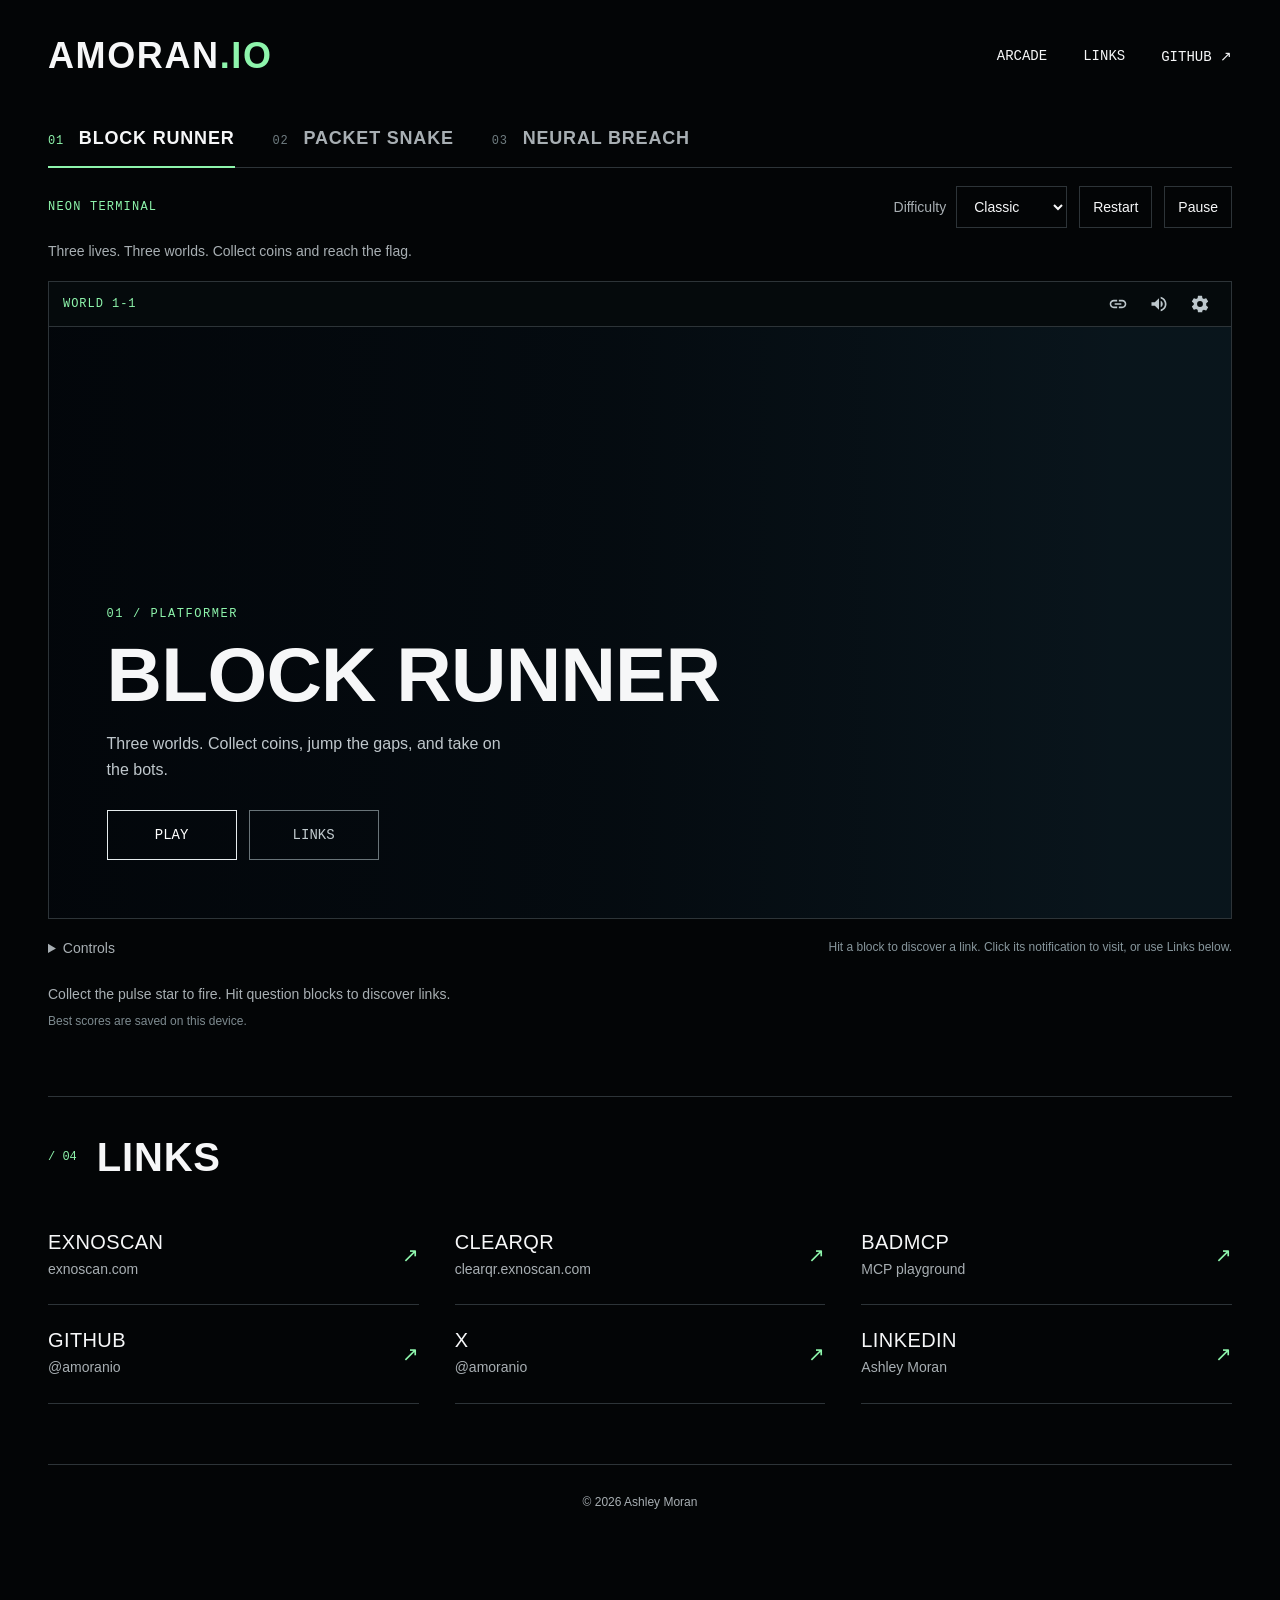
==== commit 0eb23548: "Make the arcade the homepage with one refined Neon terminal theme" ====
--- a/play.html
+++ b/play.html
@@ -2,208 +2,11 @@
 <html lang="en">
 <head>
     <meta charset="UTF-8">
-    <meta name="viewport" content="width=device-width, initial-scale=1.0, viewport-fit=cover">
-    <title>amoran.io — After Hours Cyber Arcade</title>
-    <meta name="description" content="Ashley Moran's cyber arcade. Play the original platformer, route packets, crack memory sequences, and try a harmless corruption simulation.">
-    <link rel="stylesheet" href="css/style.css">
-    <link rel="stylesheet" href="css/site.css">
-    <link rel="stylesheet" href="css/arcade.css">
-    <link rel="icon" href="data:image/svg+xml,%3Csvg xmlns='http://www.w3.org/2000/svg' viewBox='0 0 16 16'%3E%3Crect width='16' height='16' fill='%2312121c'/%3E%3Crect x='3' y='3' width='10' height='10' fill='%23ffd24a'/%3E%3Crect x='5' y='5' width='6' height='6' fill='%23049cd8'/%3E%3C/svg%3E">
+    <meta name="viewport" content="width=device-width, initial-scale=1">
+    <meta http-equiv="refresh" content="0; url=index.html">
+    <title>amoran.io</title>
+    <link rel="canonical" href="https://amoran.io/">
+    <style>body{background:#000;color:#fff;font:16px Arial,sans-serif;padding:40px}a{color:#90f5ad}</style>
 </head>
-<body class="arcade-page" data-page="play" data-theme="neon">
-    <a class="skip-link" href="#arcade">Skip to arcade</a>
-    <header class="masthead wrap"><a class="wordmark" href="index.html?choose">amoran<span>.io</span></a><nav class="nav" aria-label="Main navigation"><a class="section-nav" href="#uplinks">Uplinks</a><a class="switch-link" href="index.html?choose">Switch persona ↗</a></nav></header>
-    <main class="wrap" id="arcade">
-    <div class="arcade-heading"><div><p class="eyebrow">02 / THE AFTER HOURS</p><h1>Curiosity<span>_</span> unleashed.</h1></div><p class="mono small">CYBER SECURITY × AI × ARCADE</p></div>
-    <div class="arcade-layout">
-    <div class="arcade-workspace">
-    <div class="game-tabs" role="group" aria-label="Choose a game">
-      <button type="button" class="game-tab selected" data-game="platformer" aria-pressed="true"><span>01</span> Block Runner <small>THE ORIGINAL</small></button>
-      <button type="button" class="game-tab" data-game="snake" aria-pressed="false"><span>02</span> Packet Snake <small>ROUTE &amp; SURVIVE</small></button>
-      <button type="button" class="game-tab" data-game="memory" aria-pressed="false"><span>03</span> Neural Breach <small>WATCH &amp; REPEAT</small></button>
-    </div>
-    <div class="arcade-toolbar">
-      <label>Mode <select id="modeSelect"><option value="classic">Classic</option><option value="overclock">Overclock</option><option value="training">Training</option></select></label>
-      <label>Theme <select id="themeSelect"><option value="neon">Neon terminal</option><option value="anime">Anime dusk</option><option value="classic">Original world</option></select></label>
-      <button type="button" class="tool-button" id="restartGame">Restart</button>
-      <button type="button" class="tool-button" id="pauseGame">Pause</button>
-    </div>
-    <p class="mode-description" id="modeDescription">Classic · Three lives. Explore all three worlds and unlock the links.</p>
-    <section id="platformerPanel" class="game-panel" aria-label="Block Runner platformer">
-    <div class="stage-shell">
-        <div class="stage-frame">
-            <div class="stage-topbar">
-                <div class="chip" id="worldChip">WORLD 1-1</div>
-                <div class="icon-row">
-                    <button class="icon-btn" id="sitesBtn" title="Open site links" aria-label="Open site links">
-                        <svg viewBox="0 0 24 24" aria-hidden="true"><path d="M3.9 12c0-1.71 1.39-3.1 3.1-3.1h4V7H7c-2.76 0-5 2.24-5 5s2.24 5 5 5h4v-1.9H7c-1.71 0-3.1-1.39-3.1-3.1zM8 13h8v-2H8v2zm9-6h-4v1.9h4c1.71 0 3.1 1.39 3.1 3.1s-1.39 3.1-3.1 3.1h-4V17h4c2.76 0 5-2.24 5-5s-2.24-5-5-5z"/></svg>
-                    </button>
-                    <button class="icon-btn" id="muteBtn" title="Toggle sound" aria-label="Toggle sound">
-                        <svg id="muteIcon" viewBox="0 0 24 24" aria-hidden="true"><path d="M3 10v4h4l5 5V5L7 10H3zm13.5 2c0-1.77-1.02-3.29-2.5-4.03v8.05c1.48-.73 2.5-2.25 2.5-4.02zM14 3.23v2.06c2.89.86 5 3.54 5 6.71s-2.11 5.85-5 6.71v2.06c4.01-.91 7-4.49 7-8.77s-2.99-7.86-7-8.77z"/></svg>
-                    </button>
-                    <button class="icon-btn" id="settingsBtn" title="Character and settings" aria-label="Character and settings">
-                        <svg viewBox="0 0 24 24" aria-hidden="true"><path d="M12 15.5A3.5 3.5 0 0 1 8.5 12 3.5 3.5 0 0 1 12 8.5a3.5 3.5 0 0 1 3.5 3.5 3.5 3.5 0 0 1-3.5 3.5m7.43-2.53c.04-.32.07-.64.07-.97 0-.33-.03-.66-.07-1l2.11-1.63c.19-.15.24-.42.12-.64l-2-3.46c-.12-.22-.39-.31-.61-.22l-2.49 1c-.52-.39-1.06-.73-1.69-.98l-.37-2.65A.506.506 0 0 0 14 2h-4c-.25 0-.46.18-.5.42l-.37 2.65c-.63.25-1.17.59-1.69.98l-2.49-1c-.22-.09-.49 0-.61.22l-2 3.46c-.13.22-.07.49.12.64L4.57 11c-.04.34-.07.67-.07 1 0 .33.03.65.07.97l-2.11 1.66c-.19.15-.25.42-.12.64l2 3.46c.12.22.39.3.61.22l2.49-1.01c.52.4 1.06.74 1.69.99l.37 2.65c.04.24.25.42.5.42h4c.25 0 .46-.18.5.42l.37-2.65c.63-.26 1.17-.59 1.69-.99l2.49 1.01c.22.08.49 0 .61-.22l2-3.46c.12-.22.07-.49-.12-.64l-2.11-1.66z"/></svg>
-                    </button>
-                </div>
-            </div>
-            <div class="stage">
-                <canvas id="gameCanvas" width="1000" height="500" tabindex="0" aria-label="Block Runner game. Arrow keys or WASD to move, Space to jump, F to fire, Escape to pause. Use Uplinks below for all project links without playing.">Your browser does not support canvas. All project links are available in Uplinks below.</canvas>
-            </div>
-        </div>
-    </div>
-
-    <div class="legend">
-        <details class="controls-box">
-            <summary>Controls</summary>
-            <div class="legend-row">
-                <span class="kbd">WASD / ARROWS move</span>
-                <span class="kbd">SPACE / W / UP jump</span>
-                <span class="kbd">X / F / SHIFT fire</span>
-                <span class="kbd">ESC pause</span>
-            </div>
-        </details>
-        <p class="popup-warning">Hit a block to discover a link. Click its notification to visit, or use Uplinks below.</p>
-    </div>
-
-    <div class="mobile-controls">
-        <div class="d-pad">
-            <button class="control-btn up" id="btnUp" aria-label="Jump">^</button>
-            <button class="control-btn left" id="btnLeft" aria-label="Left">&lt;</button>
-            <button class="control-btn right" id="btnRight" aria-label="Right">&gt;</button>
-        </div>
-        <div class="action-buttons">
-            <button class="control-btn fire-btn" id="btnFire" aria-label="Fire">FIRE</button>
-            <button class="control-btn jump-btn" id="btnJump" aria-label="Jump">JUMP</button>
-        </div>
-    </div>
-
-    <div class="overlay active" id="titleOverlay">
-        <div class="overlay-content">
-            <p class="eyebrow">PLATFORMER / THREE WORLDS</p><h2 class="overlay-title">BLOCK RUNNER</h2>
-            <p class="overlay-sub">Hit the blocks. Beat the bots. Find the work.</p>
-            <div class="btn-row">
-                <button class="close-btn" id="playBtn">SELECT RUNNER →</button>
-                <button class="ghost-btn" id="titleSitesBtn">SITES</button>
-            </div>
-        </div>
-    </div>
-
-    <div class="overlay" id="characterOverlay">
-        <div class="overlay-content">
-            <h2 class="overlay-title">SELECT CHARACTER</h2>
-            <p class="overlay-sub">Same adventure. Pick your runner.</p>
-            <div class="character-options" role="group" aria-label="Choose a runner">
-                <button type="button" class="character-option selected" data-character="mario">
-                    <canvas id="previewMario" width="64" height="96"></canvas>
-                    <span class="character-name">M@rio</span>
-                </button>
-                <button type="button" class="character-option" data-character="ash">
-                    <canvas id="previewAsh" width="64" height="96"></canvas>
-                    <span class="character-name">Ash</span>
-                </button>
-                <button type="button" class="character-option" data-character="maggie">
-                    <canvas id="previewMaggie" width="64" height="96"></canvas>
-                    <span class="character-name">Maggie</span>
-                </button>
-            </div>
-            <label class="mute-row"><input type="checkbox" id="muteCheck"> Mute sound</label>
-            <div class="btn-row">
-                <button class="close-btn" id="closeOverlay">LET'S GO</button>
-            </div>
-        </div>
-    </div>
-
-    <div class="overlay" id="sitesOverlay">
-        <div class="overlay-content">
-            <h2 class="overlay-title">THE BLOCKS</h2>
-            <p class="overlay-sub">Every question block on the map opens one of these.</p>
-            <div class="site-grid">
-                <a class="site-card" href="https://www.linkedin.com/in/ashleymoran" target="_blank" rel="noopener noreferrer">
-                    <div class="site-name">LinkedIn</div>
-                    <div class="site-desc">in / ashleymoran</div>
-                </a>
-                <a class="site-card" href="https://x.com/amoranio" target="_blank" rel="noopener noreferrer">
-                    <div class="site-name">X</div>
-                    <div class="site-desc">@amoranio</div>
-                </a>
-                <a class="site-card" href="https://github.com/amoranio" target="_blank" rel="noopener noreferrer">
-                    <div class="site-name">GitHub</div>
-                    <div class="site-desc">code &amp; experiments</div>
-                </a>
-                <a class="site-card" href="https://exnoscan.com" target="_blank" rel="noopener noreferrer">
-                    <div class="site-name">Exnoscan</div>
-                    <div class="site-desc">product</div>
-                </a>
-                <a class="site-card" href="https://clearqr.exnoscan.com" target="_blank" rel="noopener noreferrer">
-                    <div class="site-name">ClearQR</div>
-                    <div class="site-desc">QR tools</div>
-                </a>
-                <a class="site-card" href="https://amoranio.github.io/badMCP" target="_blank" rel="noopener noreferrer">
-                    <div class="site-name">badMCP</div>
-                    <div class="site-desc">MCP playground</div>
-                </a>
-            </div>
-            <div class="btn-row">
-                <button class="close-btn" id="closeSites">BACK</button>
-            </div>
-        </div>
-    </div>
-
-    <div class="overlay" id="pauseOverlay">
-        <div class="overlay-content">
-            <h2 class="overlay-title">PAUSED</h2>
-            <p class="overlay-sub">The bots will wait. The links will not run away.</p>
-            <div class="btn-row">
-                <button class="close-btn" id="resumeBtn">RESUME</button>
-                <button class="ghost-btn" id="pauseSitesBtn">SITES</button>
-                <button class="ghost-btn" id="pauseCharBtn">CHARACTER</button>
-            </div>
-        </div>
-    </div>
-
-    <div class="overlay" id="overOverlay">
-        <div class="overlay-content">
-            <h2 class="overlay-title" id="overTitle">GAME OVER</h2>
-            <p class="overlay-sub" id="overSub">The crawlers got you. Continue this world?</p>
-            <div class="btn-row">
-                <button class="close-btn" id="continueBtn">CONTINUE</button>
-                <button class="ghost-btn" id="overSitesBtn">SITES</button>
-            </div>
-        </div>
-    </div>
-
-    </section>
-    <section id="miniPanel" class="game-panel mini-panel" aria-labelledby="miniTitle" hidden>
-      <div class="mini-hud"><span id="miniTitle">PACKET SNAKE</span><span id="miniScore">SCORE 0</span><span id="miniBest">BEST 0</span></div>
-      <div id="snakeSurface" class="snake-surface"><canvas id="snakeCanvas" width="600" height="400" tabindex="0" aria-label="Packet Snake. Use arrow keys or WASD to collect green packets and avoid your tail. Escape pauses.">Packet Snake requires a browser with canvas support.</canvas></div>
-      <div id="memorySurface" class="memory-surface" hidden><div id="memoryGrid" class="memory-grid" role="group" aria-label="Neural Breach sequence pads"></div></div>
-      <div class="mini-message"><p id="miniStatus" role="status">Route the packets. Don’t cross your own trace.</p><button class="button" id="miniStart">Start run →</button></div>
-      <div id="snakeControls" class="snake-controls" role="group" aria-label="Packet Snake directional controls"><button data-direction="up" aria-label="Move up">↑</button><button data-direction="left" aria-label="Move left">←</button><button data-direction="down" aria-label="Move down">↓</button><button data-direction="right" aria-label="Move right">→</button></div>
-    </section>
-    <div class="corruption-control"><div><span class="eyebrow">CONTROLLED CHAOS</span><p>Let the game escape its frame.</p></div><button id="corruptToggle" class="corrupt-button" aria-pressed="false">Corrupt: OFF</button></div>
-    <p class="simulation-note">A visual simulation only. Escape or Restore page clears the effect. No rapid flashing; reduced motion is respected.</p>
-    </div>
-    <aside class="arcade-sidebar">
-      <div class="operator-art" role="img" aria-label="Original anime hacker overlooking a rainy neon city"><span class="mono">AFTER HOURS / ONLINE</span></div>
-      <div class="sidebar-copy"><p class="eyebrow">ASHLEY / AMORANIO</p><h2>Always exploring.</h2><p>Cyber security, AI rabbit holes, and games that occasionally forget their boundaries.</p></div>
-      <div class="session-note"><span class="mono small">FIELD NOTES</span><p id="fieldNote">Collect the pulse star to fire. Every question block leads to a real project or profile.</p><p class="mono small">Keyboard + touch controls<br>Scores stay on this device</p></div>
-    </aside>
-    </div>
-    <section class="uplinks" id="uplinks" aria-labelledby="uplinksTitle"><div><p class="eyebrow">THE REAL WORLD</p><h2 id="uplinksTitle">Uplinks.</h2></div><div class="uplink-grid">
-      <a href="https://www.linkedin.com/in/ashleymoran" target="_blank" rel="noopener noreferrer"><span>LinkedIn ↗</span><small>THE PROFESSIONAL SIDE</small></a>
-      <a href="https://x.com/amoranio" target="_blank" rel="noopener noreferrer"><span>X / @amoranio ↗</span><small>THOUGHTS &amp; RABBIT HOLES</small></a>
-      <a href="https://github.com/amoranio" target="_blank" rel="noopener noreferrer"><span>GitHub ↗</span><small>CODE &amp; EXPERIMENTS</small></a>
-      <a href="https://exnoscan.com" target="_blank" rel="noopener noreferrer"><span>Exnoscan ↗</span><small>PRODUCT</small></a>
-      <a href="https://clearqr.exnoscan.com" target="_blank" rel="noopener noreferrer"><span>ClearQR ↗</span><small>QR TOOLS</small></a>
-      <a href="https://amoranio.github.io/badMCP" target="_blank" rel="noopener noreferrer"><span>badMCP ↗</span><small>MCP PLAYGROUND</small></a>
-    </div></section>
-    </main>
-    <footer class="footer wrap"><span>© <span data-year>2026</span> Ashley Moran</span><span>Stay curious. Play responsibly with reality.</span><a href="professional.html">Back to professional ↗</a></footer>
-    <div id="corruptionLayer" class="corruption-layer" aria-hidden="true" hidden><div class="escaped-terminal mono"><span>SIMULATION / CONTAINMENT LOST</span><p id="corruptionLog">&gt; sandbox boundary: decorative<br>&gt; rendering rogue pixels…<br>&gt; reality: unaffected_</p></div><div class="escaped-packet packet-one">0xAF</div><div class="escaped-packet packet-two">&lt;/&gt;</div><div class="escaped-packet packet-three">AI_</div><div class="corrupt-scanline"></div></div>
-    <button id="restorePage" class="restore-page" hidden>Restore page · ESC</button>
-    <script src="js/site.js"></script>
-    <script src="js/arcade-core.js"></script>
-    <script src="js/game.js"></script>
-    <script src="js/arcade.js"></script>
-</body>
+<body><p><a href="index.html">Continue to amoran.io</a></p></body>
 </html>
